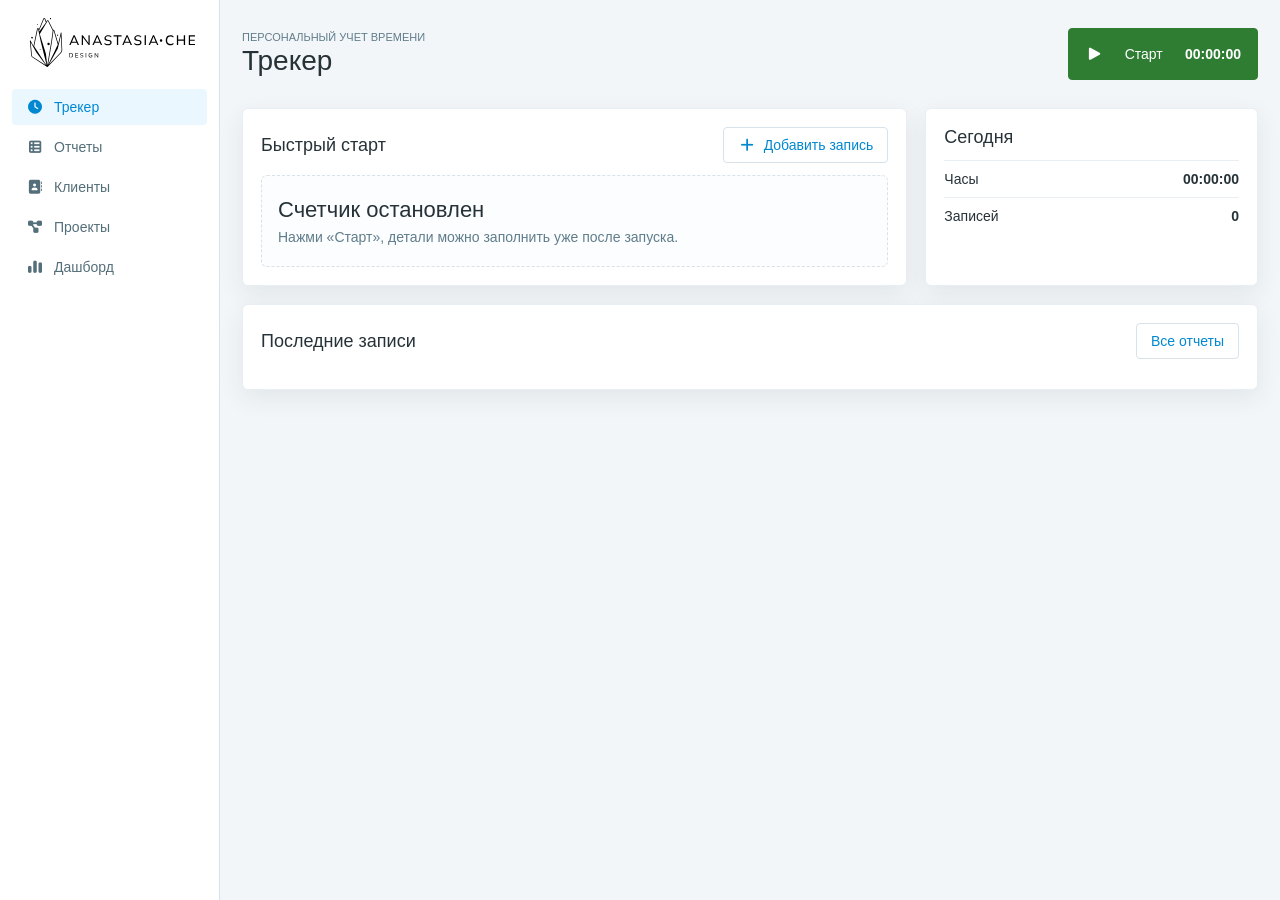
==== static/index.html @ 52430709 "Initial time tracker app" ====
<!doctype html>
<html lang="ru">
  <head>
    <meta charset="utf-8">
    <meta name="viewport" content="width=device-width, initial-scale=1">
    <title>Anastasia Che Time Tracker</title>
    <link rel="stylesheet" href="/static/vendor/fontawesome/css/all.min.css">
    <link rel="stylesheet" href="/static/styles.css">
  </head>
  <body>
    <div id="app">
      <aside class="sidebar">
        <button class="brand-link" data-view="tracker" aria-label="Открыть трекер">
          <img class="brand" src="/static/assets/logo-horizontal.svg" alt="Anastasia Che">
        </button>
        <nav>
          <button class="nav-item active" data-view="tracker"><i class="fa-solid fa-clock"></i><span>Трекер</span></button>
          <button class="nav-item" data-view="reports"><i class="fa-solid fa-table-list"></i><span>Отчеты</span></button>
          <button class="nav-item" data-view="clients"><i class="fa-solid fa-address-book"></i><span>Клиенты</span></button>
          <button class="nav-item" data-view="projects"><i class="fa-solid fa-diagram-project"></i><span>Проекты</span></button>
          <button class="nav-item" data-view="dashboard"><i class="fa-solid fa-chart-simple"></i><span>Дашборд</span></button>
        </nav>
      </aside>

      <main class="shell">
        <header class="topbar">
          <div>
            <p class="eyebrow">персональный учет времени</p>
            <h1 id="viewTitle">Трекер</h1>
          </div>
          <button id="timerButton" class="timer-button">
            <i id="timerIcon" class="fa-solid fa-play"></i>
            <span id="timerLabel">Старт</span>
            <strong id="timerClock">00:00:00</strong>
          </button>
        </header>

        <section id="tracker" class="view active-view">
          <div class="workbench">
            <div class="panel primary-panel">
              <div class="panel-head">
                <h2>Быстрый старт</h2>
                <button class="ghost" id="openEntry"><i class="fa-solid fa-plus"></i> Добавить запись</button>
              </div>
              <div class="current-box">
                <p id="runningStatus">Счетчик остановлен</p>
                <span id="runningMeta">Нажми «Старт», детали можно заполнить уже после запуска.</span>
              </div>
            </div>
            <div class="panel">
              <h2>Сегодня</h2>
              <div class="metric-row">
                <span>Часы</span>
                <strong id="todayDuration">00:00:00</strong>
              </div>
              <div class="metric-row">
                <span>Записей</span>
                <strong id="todayCount">0</strong>
              </div>
            </div>
          </div>
          <div class="panel">
            <div class="panel-head">
              <h2>Последние записи</h2>
              <button class="ghost" data-view-jump="reports">Все отчеты</button>
            </div>
            <div id="recentEntries" class="entry-list"></div>
          </div>
        </section>

        <section id="reports" class="view">
          <div class="panel">
            <div class="panel-head">
              <h2>Фильтр</h2>
              <div class="actions">
                <button id="periodMonth" class="ghost">Этот месяц</button>
                <button id="periodPrevMonth" class="ghost">Прошлый</button>
                <button id="periodYear" class="ghost">С начала года</button>
              </div>
            </div>
            <div class="filters">
              <label>Дата от <input id="filterFrom" type="date"></label>
              <label>Дата до <input id="filterTo" type="date"></label>
              <label>Клиент <select id="filterClient"></select></label>
              <label>Проект <select id="filterProject"></select></label>
            </div>
            <div class="filter-tags">
              <span class="filter-label">Теги</span>
              <div id="tagFilters" class="tag-filters"></div>
            </div>
            <div class="actions">
              <button id="applyFilters">Применить</button>
              <button id="resetFilters" class="secondary">Сбросить</button>
                <button id="exportPdf" class="secondary"><i class="fa-solid fa-file-pdf"></i> Экспорт PDF</button>
                <label class="file-button"><i class="fa-solid fa-file-import"></i> Импорт PDF <input id="importPdf" type="file" accept="application/pdf"></label>
            </div>
          </div>

          <div class="summary-grid">
            <div class="metric-card"><span>Всего часов</span><strong id="totalDuration">00:00:00</strong></div>
            <div class="metric-card"><span>К оплате</span><strong id="totalAmount">0.00</strong></div>
          </div>

          <div class="panel table-panel">
            <div class="table-wrap">
              <table>
                <thead>
                  <tr>
                    <th>Дата</th>
                    <th>Клиент</th>
                    <th>Проект</th>
                    <th>Комментарий</th>
                    <th>Время</th>
                    <th>Длительность</th>
                    <th>Сумма</th>
                    <th></th>
                  </tr>
                </thead>
                <tbody id="entriesTable"></tbody>
              </table>
            </div>
          </div>
        </section>

        <section id="clients" class="view">
          <div class="panel">
            <div class="panel-head">
              <h2>Клиенты</h2>
              <button id="addClient"><i class="fa-solid fa-plus"></i> Клиент</button>
            </div>
            <div id="clientsList" class="cards-grid"></div>
          </div>
        </section>

        <section id="projects" class="view">
          <div class="panel">
            <div class="panel-head">
              <h2>Проекты</h2>
              <button id="addProject"><i class="fa-solid fa-plus"></i> Проект</button>
            </div>
            <div id="projectsList" class="cards-grid"></div>
          </div>
        </section>

        <section id="dashboard" class="view">
          <div class="summary-grid">
            <div class="metric-card"><span>Клиентов</span><strong id="dashClients">0</strong></div>
            <div class="metric-card"><span>Проектов</span><strong id="dashProjects">0</strong></div>
            <div class="metric-card"><span>Записей</span><strong id="dashEntries">0</strong></div>
          </div>
          <div class="panel"><h2>Дашборд</h2><p class="muted">Пока только базовые показатели. Графики можно нарастить, когда появятся реальные данные.</p></div>
        </section>
      </main>
    </div>

    <dialog id="entryDialog">
      <form method="dialog" class="modal-form" id="entryForm">
        <h2 id="entryDialogTitle">Time entry</h2>
        <input type="hidden" id="entryId">
        <div class="form-grid">
          <label>Клиент <select id="entryClient" required></select></label>
          <label>Проект <select id="entryProject" required></select></label>
          <label class="wide">Комментарий <input id="entryDescription" type="text" placeholder="Что делала"></label>
          <label class="wide">Теги <input id="entryTags" type="text" list="tagSuggestions" placeholder="strategy, ux, design"></label>
          <label>Начало <input id="entryStart" type="datetime-local" required></label>
          <label>Конец <input id="entryEnd" type="datetime-local" required></label>
        </div>
        <datalist id="tagSuggestions"></datalist>
        <div class="modal-actions">
          <button type="button" class="secondary" data-close>Отмена</button>
          <button type="submit">Сохранить</button>
        </div>
      </form>
    </dialog>

    <dialog id="clientDialog">
      <form method="dialog" class="modal-form" id="clientForm">
        <h2>Клиент</h2>
        <input type="hidden" id="clientId">
        <label>Название <input id="clientName" required></label>
        <label>Контактное лицо <input id="clientContact"></label>
        <label>Email <input id="clientEmail" type="email"></label>
        <label>Валюта <select id="clientCurrency"></select></label>
        <div class="modal-actions">
          <button type="button" class="secondary" data-close>Отмена</button>
          <button type="submit">Сохранить</button>
        </div>
      </form>
    </dialog>

    <dialog id="projectDialog">
      <form method="dialog" class="modal-form" id="projectForm">
        <h2>Проект</h2>
        <input type="hidden" id="projectId">
        <label>Клиент <select id="projectClient" required></select></label>
        <label>Название <input id="projectName" required></label>
        <label>Ставка в час <input id="projectRate" type="number" step="0.01" min="0" value="0"></label>
        <label>Валюта <select id="projectCurrency"></select></label>
        <div class="modal-actions">
          <button type="button" class="secondary" data-close>Отмена</button>
          <button type="submit">Сохранить</button>
        </div>
      </form>
    </dialog>

    <script src="/static/app.js"></script>
  </body>
</html>
---- static/styles.css ----
:root {
  --bg: #f2f6f8;
  --panel: #ffffff;
  --line: #d7e2ea;
  --line-soft: #e8eef3;
  --text: #263238;
  --muted: #607d8b;
  --blue: #03a9f4;
  --blue-dark: #0288d1;
  --green: #2e7d32;
  --red: #d32f2f;
  --shadow: 0 8px 24px rgba(38, 50, 56, 0.08);
}

* {
  box-sizing: border-box;
}

body {
  margin: 0;
  font-family: Roboto, -apple-system, BlinkMacSystemFont, "Segoe UI", Arial, sans-serif;
  background: var(--bg);
  color: var(--text);
  font-size: 14px;
}

button,
input,
select {
  font: inherit;
}

button {
  border: 1px solid var(--blue);
  background: var(--blue);
  color: #fff;
  min-height: 36px;
  padding: 0 14px;
  border-radius: 4px;
  cursor: pointer;
}

button,
.file-button {
  display: inline-flex;
  align-items: center;
  justify-content: center;
  gap: 8px;
}

button:hover {
  background: var(--blue-dark);
  border-color: var(--blue-dark);
}

button.secondary,
button.ghost {
  background: #fff;
  color: var(--blue-dark);
  border-color: var(--line);
}

button.danger {
  color: var(--red);
  border-color: #ffcdd2;
}

button.danger:hover {
  background: #fff5f5;
}

input,
select {
  width: 100%;
  min-height: 36px;
  border: 1px solid var(--line);
  border-radius: 4px;
  padding: 7px 9px;
  color: var(--text);
  background: #fff;
}

label {
  display: grid;
  gap: 6px;
  color: var(--muted);
  font-size: 12px;
}

#app {
  min-height: 100vh;
  display: grid;
  grid-template-columns: 220px minmax(0, 1fr);
}

.sidebar {
  background: #fff;
  border-right: 1px solid var(--line);
  padding: 18px 12px;
}

.brand {
  display: block;
  width: 170px;
  max-height: 54px;
  object-fit: contain;
  margin: 0 auto;
}

.brand-link {
  width: 100%;
  min-height: auto;
  padding: 0;
  margin: 0 0 22px;
  border: 0;
  background: transparent;
  color: inherit;
  cursor: pointer;
}

.brand-link:hover {
  background: transparent;
  border-color: transparent;
}

nav {
  display: grid;
  gap: 4px;
}

.nav-item {
  justify-content: flex-start;
  text-align: left;
  background: transparent;
  border: 0;
  color: #546e7a;
  width: 100%;
  gap: 10px;
}

.nav-item i {
  width: 18px;
  text-align: center;
}

.nav-item:hover,
.nav-item.active {
  background: #eaf7fe;
  color: var(--blue-dark);
}

.shell {
  min-width: 0;
  padding: 18px 22px 32px;
}

.topbar {
  min-height: 72px;
  display: flex;
  align-items: center;
  justify-content: space-between;
  gap: 18px;
  margin-bottom: 18px;
}

.eyebrow {
  margin: 0 0 2px;
  color: var(--muted);
  text-transform: uppercase;
  font-size: 11px;
  letter-spacing: 0;
}

h1,
h2,
p {
  margin-top: 0;
}

h1 {
  margin-bottom: 0;
  font-size: 28px;
  font-weight: 500;
}

h2 {
  margin-bottom: 12px;
  font-size: 18px;
  font-weight: 500;
}

.timer-button {
  min-width: 190px;
  min-height: 52px;
  justify-content: space-between;
  gap: 12px;
  padding: 0 16px;
  background: var(--green);
  border-color: var(--green);
}

.timer-button.running {
  background: var(--red);
  border-color: var(--red);
}

.timer-button strong {
  font-variant-numeric: tabular-nums;
}

.view {
  display: none;
}

.active-view {
  display: grid;
  gap: 18px;
}

.workbench,
.summary-grid {
  display: grid;
  grid-template-columns: minmax(0, 2fr) minmax(260px, 1fr);
  gap: 18px;
}

.summary-grid {
  grid-template-columns: repeat(3, minmax(180px, 1fr));
}

.panel,
.metric-card {
  background: var(--panel);
  border: 1px solid var(--line-soft);
  border-radius: 6px;
  box-shadow: var(--shadow);
  padding: 18px;
}

.primary-panel {
  min-height: 160px;
}

.panel-head {
  display: flex;
  align-items: center;
  justify-content: space-between;
  gap: 12px;
  margin-bottom: 12px;
}

.panel-head h2 {
  margin-bottom: 0;
}

.actions {
  display: flex;
  flex-wrap: wrap;
  gap: 8px;
  align-items: center;
}

.current-box {
  border: 1px dashed var(--line);
  border-radius: 6px;
  min-height: 92px;
  display: grid;
  align-content: center;
  gap: 6px;
  padding: 16px;
  background: #fbfdfe;
}

.current-box p {
  margin-bottom: 0;
  font-size: 22px;
}

.current-box span,
.muted {
  color: var(--muted);
}

.metric-row,
.entry-row {
  display: flex;
  justify-content: space-between;
  gap: 12px;
  padding: 10px 0;
  border-top: 1px solid var(--line-soft);
}

.metric-card {
  display: grid;
  gap: 8px;
}

.metric-card span {
  color: var(--muted);
}

.metric-card strong {
  font-size: 26px;
  font-weight: 500;
}

.filters,
.form-grid {
  display: grid;
  grid-template-columns: repeat(4, minmax(160px, 1fr));
  gap: 12px;
  margin-bottom: 12px;
}

.form-grid {
  grid-template-columns: repeat(2, minmax(180px, 1fr));
}

.wide {
  grid-column: 1 / -1;
}

.tag-filters {
  display: flex;
  flex-wrap: wrap;
  gap: 8px;
  margin: 10px 0 14px;
}

.filter-tags {
  display: grid;
  gap: 6px;
  margin-bottom: 14px;
}

.filter-label {
  color: var(--muted);
  font-size: 12px;
}

.tag-filters label {
  display: inline-flex;
  grid-template-columns: none;
  align-items: center;
  gap: 6px;
  min-height: 30px;
  padding: 4px 8px;
  border: 1px solid var(--line);
  border-radius: 4px;
  background: #fff;
  color: var(--text);
}

.tag-filters input {
  width: auto;
  min-height: auto;
}

.table-panel {
  padding: 0;
  overflow: hidden;
}

.table-wrap {
  overflow-x: auto;
}

table {
  width: 100%;
  border-collapse: collapse;
  min-width: 960px;
}

th,
td {
  padding: 11px 12px;
  border-bottom: 1px solid var(--line-soft);
  text-align: left;
  vertical-align: top;
}

th {
  color: var(--muted);
  background: #f8fafc;
  font-weight: 500;
  font-size: 12px;
}

td:last-child {
  width: 160px;
}

sup {
  color: var(--red);
  font-size: 10px;
}

.entry-list {
  display: grid;
}

.entry-row {
  align-items: center;
}

.entry-main {
  display: grid;
  gap: 4px;
}

.entry-main strong {
  font-weight: 500;
}

.entry-main small {
  color: var(--muted);
}

.row-actions {
  display: flex;
  justify-content: flex-end;
  gap: 6px;
}

.row-actions button {
  min-height: 30px;
  padding: 0 9px;
}

td .row-actions button {
  width: 42px;
  padding: 0;
}

.cards-grid {
  display: grid;
  grid-template-columns: repeat(auto-fill, minmax(260px, 1fr));
  gap: 12px;
}

.card {
  border: 1px solid var(--line);
  border-radius: 6px;
  padding: 14px;
  display: grid;
  gap: 10px;
  background: #fff;
}

.card-title {
  font-size: 16px;
  font-weight: 500;
}

.card-meta {
  color: var(--muted);
  display: grid;
  gap: 4px;
}

dialog {
  border: 0;
  border-radius: 8px;
  padding: 0;
  box-shadow: 0 24px 80px rgba(0, 0, 0, 0.24);
  width: min(680px, calc(100vw - 24px));
}

dialog::backdrop {
  background: rgba(18, 25, 29, 0.38);
}

.modal-form {
  padding: 22px;
  display: grid;
  gap: 14px;
}

.modal-actions {
  display: flex;
  justify-content: flex-end;
  gap: 8px;
  margin-top: 6px;
}

.file-button {
  min-height: 36px;
  padding: 0 14px;
  border: 1px solid var(--line);
  border-radius: 4px;
  color: var(--blue-dark);
  background: #fff;
  cursor: pointer;
}

.file-button input {
  display: none;
}

@media (max-width: 860px) {
  #app {
    grid-template-columns: 1fr;
  }

  .sidebar {
    position: sticky;
    top: 0;
    z-index: 5;
    padding: 10px;
    border-right: 0;
    border-bottom: 1px solid var(--line);
  }

  .brand {
    width: 140px;
    margin-bottom: 8px;
  }

  nav {
    grid-template-columns: repeat(5, minmax(0, 1fr));
    overflow-x: auto;
  }

  .nav-item {
    text-align: center;
    justify-content: center;
    white-space: nowrap;
  }

  .shell {
    padding: 14px;
  }

  .topbar,
  .workbench,
  .summary-grid,
  .filters,
  .form-grid {
    grid-template-columns: 1fr;
  }

  .topbar {
    display: grid;
  }

  .timer-button {
    width: 100%;
  }
}
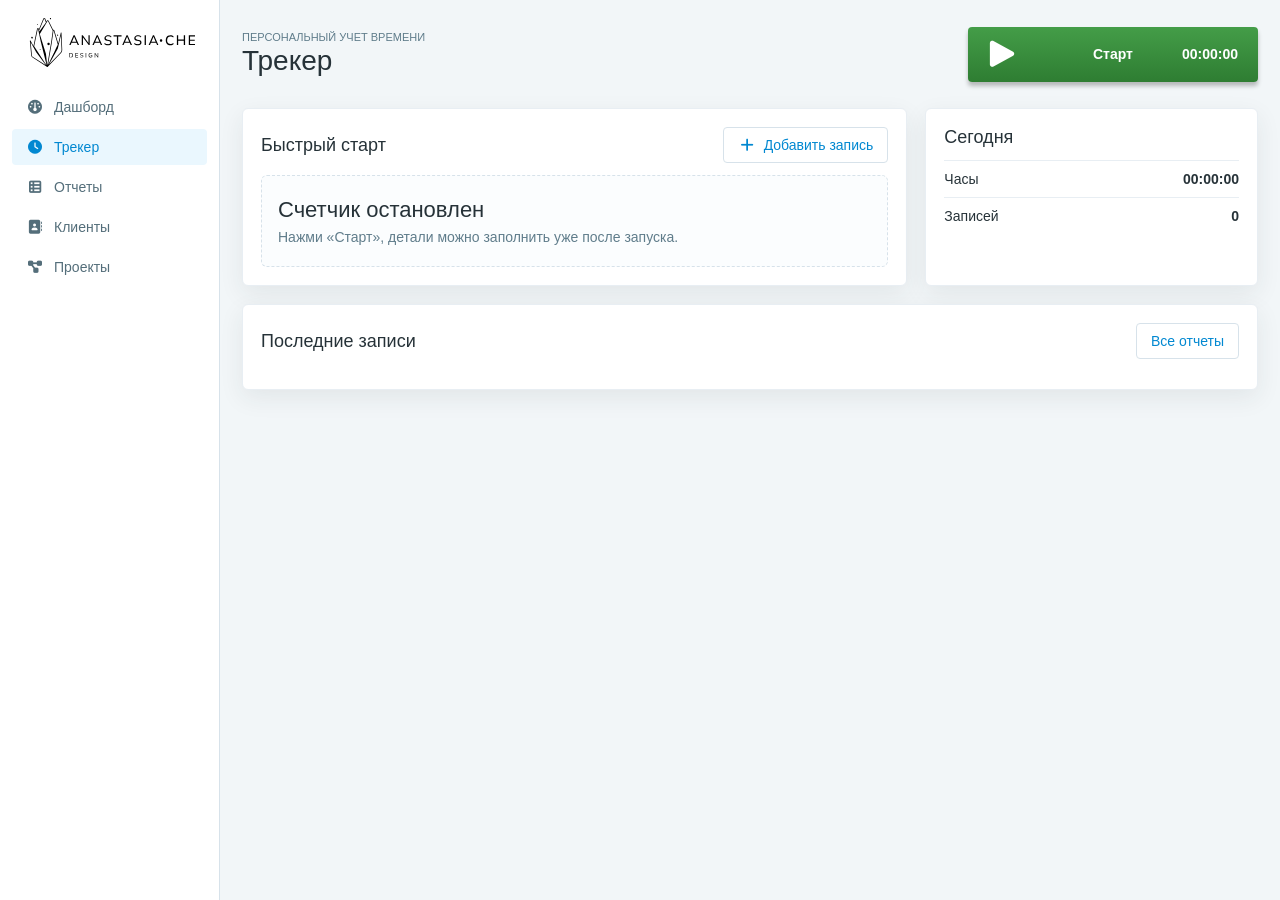
==== commit f5911e25: "Update reports filters and timer extension" ====
--- a/static/index.html
+++ b/static/index.html
@@ -4,8 +4,9 @@
     <meta charset="utf-8">
     <meta name="viewport" content="width=device-width, initial-scale=1">
     <title>Anastasia Che Time Tracker</title>
+    <link rel="icon" type="image/png" href="/static/assets/favicon.png">
     <link rel="stylesheet" href="/static/vendor/fontawesome/css/all.min.css">
-    <link rel="stylesheet" href="/static/styles.css">
+    <link rel="stylesheet" href="/static/styles.css?v=20260620-sort">
   </head>
   <body>
     <div id="app">
@@ -13,12 +14,15 @@
         <button class="brand-link" data-view="tracker" aria-label="Открыть трекер">
           <img class="brand" src="/static/assets/logo-horizontal.svg" alt="Anastasia Che">
         </button>
+        <button class="menu-toggle" type="button" aria-label="Открыть меню" aria-expanded="false">
+          <i class="fa-solid fa-bars"></i>
+        </button>
         <nav>
+          <button class="nav-item" data-view="dashboard"><i class="fa-solid fa-gauge"></i><span>Дашборд</span></button>
           <button class="nav-item active" data-view="tracker"><i class="fa-solid fa-clock"></i><span>Трекер</span></button>
           <button class="nav-item" data-view="reports"><i class="fa-solid fa-table-list"></i><span>Отчеты</span></button>
           <button class="nav-item" data-view="clients"><i class="fa-solid fa-address-book"></i><span>Клиенты</span></button>
           <button class="nav-item" data-view="projects"><i class="fa-solid fa-diagram-project"></i><span>Проекты</span></button>
-          <button class="nav-item" data-view="dashboard"><i class="fa-solid fa-chart-simple"></i><span>Дашборд</span></button>
         </nav>
       </aside>
 
@@ -69,36 +73,60 @@
         </section>
 
         <section id="reports" class="view">
-          <div class="panel">
-            <div class="panel-head">
-              <h2>Фильтр</h2>
-              <div class="actions">
-                <button id="periodMonth" class="ghost">Этот месяц</button>
-                <button id="periodPrevMonth" class="ghost">Прошлый</button>
-                <button id="periodYear" class="ghost">С начала года</button>
-              </div>
-            </div>
-            <div class="filters">
-              <label>Дата от <input id="filterFrom" type="date"></label>
-              <label>Дата до <input id="filterTo" type="date"></label>
-              <label>Клиент <select id="filterClient"></select></label>
-              <label>Проект <select id="filterProject"></select></label>
-            </div>
-            <div class="filter-tags">
-              <span class="filter-label">Теги</span>
-              <div id="tagFilters" class="tag-filters"></div>
-            </div>
-            <div class="actions">
-              <button id="applyFilters">Применить</button>
-              <button id="resetFilters" class="secondary">Сбросить</button>
-                <button id="exportPdf" class="secondary"><i class="fa-solid fa-file-pdf"></i> Экспорт PDF</button>
-                <label class="file-button"><i class="fa-solid fa-file-import"></i> Импорт PDF <input id="importPdf" type="file" accept="application/pdf"></label>
-            </div>
-          </div>
-
-          <div class="summary-grid">
+          <div class="panel filter-panel">
+            <div class="filter-fieldset">
+              <label class="filter-field">Дата
+                <details id="dateRangeSelect" class="date-range-select">
+                  <summary class="filter-control date-range-summary">
+                    <span id="dateRangeText">Все даты</span>
+                    <i class="fa-solid fa-calendar-days"></i>
+                  </summary>
+                  <div class="date-range-popover">
+                    <div class="preset-panel">
+                      <button id="periodToday" type="button" class="secondary">Сегодня</button>
+                      <button id="periodMonth" type="button" class="secondary">Этот месяц</button>
+                      <button id="periodPrevMonth" type="button" class="secondary">Предыдущий месяц</button>
+                      <button id="periodTwoWeeks" type="button" class="secondary">Последние две недели</button>
+                      <button id="periodYear" type="button" class="secondary">С начала года</button>
+                    </div>
+                    <div id="calendarMonths" class="calendar-months"></div>
+                  </div>
+                </details>
+                <input id="filterFrom" type="hidden">
+                <input id="filterTo" type="hidden">
+              </label>
+              <label class="filter-field">Клиент
+                <div class="filter-control select-control">
+                  <select id="filterClient"></select>
+                </div>
+              </label>
+              <label class="filter-field">Проект
+                <div class="filter-control select-control">
+                  <select id="filterProject"></select>
+                </div>
+              </label>
+              <label class="filter-field">Теги
+                <details class="tag-select">
+                  <summary id="tagSummary" class="filter-control">Все</summary>
+                  <div id="tagFilters" class="tag-filters"></div>
+                </details>
+              </label>
+              <div class="filter-actions">
+                <button id="resetFilters" class="secondary icon-button" type="button" aria-label="Сбросить фильтры" title="Сбросить фильтры"><i class="fa-solid fa-rotate-left"></i></button>
+              </div>
+            </div>
+          </div>
+
+          <div class="summary-grid report-summary">
             <div class="metric-card"><span>Всего часов</span><strong id="totalDuration">00:00:00</strong></div>
             <div class="metric-card"><span>К оплате</span><strong id="totalAmount">0.00</strong></div>
+            <div class="report-actions">
+              <form id="printForm" class="inline-form" action="/print-report" method="get" target="_blank">
+                <span id="printFields"></span>
+                <button id="printReport" type="submit" class="secondary"><i class="fa-solid fa-print"></i> Печать</button>
+              </form>
+              <label class="file-button"><i class="fa-solid fa-file-import"></i> Импорт PDF <input id="importPdf" type="file" accept="application/pdf"></label>
+            </div>
           </div>
 
           <div class="panel table-panel">
@@ -106,13 +134,13 @@
               <table>
                 <thead>
                   <tr>
-                    <th>Дата</th>
-                    <th>Клиент</th>
-                    <th>Проект</th>
-                    <th>Комментарий</th>
-                    <th>Время</th>
-                    <th>Длительность</th>
-                    <th>Сумма</th>
+                    <th><button class="sort-button active" type="button" data-sort-table="entries" data-sort-key="date" aria-sort="desc"><span>Дата</span><i class="fa-solid fa-chevron-down"></i></button></th>
+                    <th><button class="sort-button" type="button" data-sort-table="entries" data-sort-key="client" aria-sort="none"><span>Клиент</span></button></th>
+                    <th><button class="sort-button" type="button" data-sort-table="entries" data-sort-key="project" aria-sort="none"><span>Проект</span></button></th>
+                    <th><button class="sort-button" type="button" data-sort-table="entries" data-sort-key="description" aria-sort="none"><span>Комментарий</span></button></th>
+                    <th><button class="sort-button" type="button" data-sort-table="entries" data-sort-key="time" aria-sort="none"><span>Время</span></button></th>
+                    <th><button class="sort-button" type="button" data-sort-table="entries" data-sort-key="duration" aria-sort="none"><span>Длительность</span></button></th>
+                    <th><button class="sort-button" type="button" data-sort-table="entries" data-sort-key="amount" aria-sort="none"><span>Сумма</span></button></th>
                     <th></th>
                   </tr>
                 </thead>
@@ -128,7 +156,7 @@
               <h2>Клиенты</h2>
               <button id="addClient"><i class="fa-solid fa-plus"></i> Клиент</button>
             </div>
-            <div id="clientsList" class="cards-grid"></div>
+            <div id="clientsList"></div>
           </div>
         </section>
 
@@ -138,21 +166,75 @@
               <h2>Проекты</h2>
               <button id="addProject"><i class="fa-solid fa-plus"></i> Проект</button>
             </div>
-            <div id="projectsList" class="cards-grid"></div>
+            <div id="projectsList"></div>
           </div>
         </section>
 
         <section id="dashboard" class="view">
-          <div class="summary-grid">
+          <div class="summary-grid dashboard-summary">
             <div class="metric-card"><span>Клиентов</span><strong id="dashClients">0</strong></div>
             <div class="metric-card"><span>Проектов</span><strong id="dashProjects">0</strong></div>
             <div class="metric-card"><span>Записей</span><strong id="dashEntries">0</strong></div>
           </div>
-          <div class="panel"><h2>Дашборд</h2><p class="muted">Пока только базовые показатели. Графики можно нарастить, когда появятся реальные данные.</p></div>
+
+          <div class="dashboard-toolbar">
+            <label class="filter-field dashboard-date-field">Период
+              <details id="dashboardDateRangeSelect" class="date-range-select">
+                <summary class="filter-control date-range-summary">
+                  <span id="dashboardDateRangeText">Все даты</span>
+                  <i class="fa-solid fa-calendar-days"></i>
+                </summary>
+                <div class="date-range-popover dashboard-date-popover">
+                  <div class="preset-panel">
+                    <button id="dashboardPeriodToday" type="button" class="secondary">Сегодня</button>
+                    <button id="dashboardPeriodMonth" type="button" class="secondary">Этот месяц</button>
+                    <button id="dashboardPeriodPrevMonth" type="button" class="secondary">Предыдущий месяц</button>
+                    <button id="dashboardPeriodTwoWeeks" type="button" class="secondary">Последние две недели</button>
+                    <button id="dashboardPeriodYear" type="button" class="secondary">С начала года</button>
+                  </div>
+                  <div id="dashboardCalendarMonths" class="calendar-months"></div>
+                </div>
+              </details>
+            </label>
+          </div>
+
+          <div class="dashboard-hero">
+            <div class="dashboard-kpi"><span>Total time</span><strong id="dashTotalTime">00:00:00</strong></div>
+            <div class="dashboard-kpi"><span>Top Project</span><strong id="dashTopProject">—</strong></div>
+            <div class="dashboard-kpi"><span>Top Client</span><strong id="dashTopClient">—</strong></div>
+          </div>
+
+          <div class="panel dashboard-panel">
+            <div id="dashboardDayChart" class="day-chart"></div>
+            <div class="dashboard-split">
+              <div class="donut-card">
+                <div id="dashboardDonut" class="donut-chart"><span>00:00:00</span></div>
+              </div>
+              <div id="dashboardBreakdown" class="dashboard-breakdown"></div>
+            </div>
+          </div>
+
+          <div class="panel dashboard-activity-panel">
+            <div class="panel-head">
+              <h2>Активности</h2>
+              <span id="dashboardActivityCount" class="muted">0 записей</span>
+            </div>
+            <div class="table-wrap">
+              <table class="dashboard-activity-table">
+                <thead>
+                  <tr>
+                    <th><button class="sort-button" type="button" data-sort-table="dashboardActivities" data-sort-key="client" aria-sort="none"><span>Клиент</span></button></th>
+                    <th><button class="sort-button active" type="button" data-sort-table="dashboardActivities" data-sort-key="last_activity" aria-sort="desc"><span>Последняя активность</span><i class="fa-solid fa-chevron-down"></i></button></th>
+                    <th><button class="sort-button" type="button" data-sort-table="dashboardActivities" data-sort-key="total" aria-sort="none"><span>Всего за период</span></button></th>
+                  </tr>
+                </thead>
+                <tbody id="dashboardActivities"></tbody>
+              </table>
+            </div>
+          </div>
         </section>
       </main>
     </div>
-
     <dialog id="entryDialog">
       <form method="dialog" class="modal-form" id="entryForm">
         <h2 id="entryDialogTitle">Time entry</h2>
@@ -203,6 +285,6 @@
       </form>
     </dialog>
 
-    <script src="/static/app.js"></script>
+    <script src="/static/app.js?v=20260621-calendar-today"></script>
   </body>
 </html>
--- a/static/styles.css
+++ b/static/styles.css
@@ -8,7 +8,10 @@
   --blue: #03a9f4;
   --blue-dark: #0288d1;
   --green: #2e7d32;
+  --green-end: #449d48;
   --red: #d32f2f;
+  --timer-red-start: #fa8072;
+  --timer-red-end: #ffa297;
   --shadow: 0 8px 24px rgba(38, 50, 56, 0.08);
 }
 
@@ -26,7 +29,8 @@
 
 button,
 input,
-select {
+select,
+.file-button {
   font: inherit;
 }
 
@@ -41,11 +45,13 @@
 }
 
 button,
-.file-button {
+.file-button,
+.button-link {
   display: inline-flex;
   align-items: center;
   justify-content: center;
   gap: 8px;
+  text-decoration: none;
 }
 
 button:hover {
@@ -54,7 +60,8 @@
 }
 
 button.secondary,
-button.ghost {
+button.ghost,
+.button-link.secondary {
   background: #fff;
   color: var(--blue-dark);
   border-color: var(--line);
@@ -80,6 +87,36 @@
   background: #fff;
 }
 
+input[type="checkbox"] {
+  width: 17px;
+  height: 17px;
+  min-width: 17px;
+  min-height: 17px;
+  display: inline-grid;
+  place-content: center;
+  margin: 0;
+  padding: 0;
+  border: 1px solid var(--line);
+  border-radius: 4px;
+  background: #fff;
+  appearance: none;
+  cursor: pointer;
+}
+
+input[type="checkbox"]::before {
+  content: "\f00c";
+  color: var(--blue-dark);
+  font-family: "Font Awesome 7 Free";
+  font-size: 10px;
+  font-weight: 900;
+  line-height: 1;
+  opacity: 0;
+}
+
+input[type="checkbox"]:checked::before {
+  opacity: 1;
+}
+
 label {
   display: grid;
   gap: 6px;
@@ -123,6 +160,10 @@
   border-color: transparent;
 }
 
+.menu-toggle {
+  display: none;
+}
+
 nav {
   display: grid;
   gap: 4px;
@@ -190,21 +231,59 @@
 }
 
 .timer-button {
-  min-width: 190px;
-  min-height: 52px;
+  width: 290px;
+  height: 55px;
+  min-width: 290px;
+  min-height: 55px;
+  display: grid;
+  grid-template-columns: 85px 1fr 85px;
+  align-items: center;
   justify-content: space-between;
-  gap: 12px;
-  padding: 0 16px;
-  background: var(--green);
-  border-color: var(--green);
-}
-
-.timer-button.running {
-  background: var(--red);
-  border-color: var(--red);
-}
-
+  gap: 0;
+  padding: 10px 20px;
+  overflow: hidden;
+  border: 0;
+  border-radius: 4.077px;
+  color: var(--panel);
+  background: linear-gradient(0deg, var(--green), var(--green-end));
+  box-shadow: 0 4px 4px rgba(0, 0, 0, 0.25);
+  font-family: "Helvetica Neue", Helvetica, Arial, sans-serif;
+  line-height: normal;
+}
+
+.timer-button:hover {
+  background: linear-gradient(0deg, var(--green), var(--green-end));
+  border-color: transparent;
+}
+
+.timer-button.running,
+.timer-button.running:hover {
+  background: linear-gradient(0deg, var(--timer-red-start), var(--timer-red-end));
+}
+
+.timer-button i,
+.timer-button span,
 .timer-button strong {
+  min-width: 0;
+  line-height: normal;
+  font-weight: 700;
+}
+
+.timer-button i {
+  width: 85px;
+  font-size: 30px;
+  text-align: left;
+}
+
+.timer-button span {
+  text-align: center;
+  font-size: 14px;
+}
+
+.timer-button strong {
+  width: 85px;
+  text-align: right;
+  font-size: 14px;
   font-variant-numeric: tabular-nums;
 }
 
@@ -228,8 +307,298 @@
   grid-template-columns: repeat(3, minmax(180px, 1fr));
 }
 
+.report-summary {
+  grid-template-columns: repeat(2, minmax(180px, 1fr)) minmax(260px, 1fr);
+  align-items: stretch;
+}
+
+.report-actions {
+  display: flex;
+  flex-wrap: wrap;
+  justify-content: flex-end;
+  align-items: center;
+  gap: 8px;
+}
+
+.dashboard-toolbar {
+  display: flex;
+  justify-content: flex-end;
+  gap: 10px;
+  align-items: center;
+}
+
+.dashboard-period {
+  display: inline-flex;
+  align-items: center;
+  min-height: 36px;
+  border: 1px solid var(--line);
+  border-radius: 4px;
+  background: #fff;
+  overflow: hidden;
+}
+
+.dashboard-period button {
+  width: 42px;
+  min-width: 42px;
+  border: 0;
+  border-radius: 0;
+}
+
+.dashboard-period span {
+  min-width: 190px;
+  padding: 0 14px;
+  color: var(--text);
+  text-align: center;
+  white-space: nowrap;
+}
+
+.dashboard-hero {
+  display: grid;
+  grid-template-columns: repeat(3, minmax(0, 1fr));
+  border: 1px solid var(--line-soft);
+  border-radius: 6px;
+  overflow: hidden;
+  background: #fff;
+  box-shadow: var(--shadow);
+}
+
+.dashboard-kpi {
+  display: grid;
+  justify-items: center;
+  gap: 8px;
+  min-height: 108px;
+  align-content: center;
+  padding: 18px;
+  text-align: center;
+}
+
+.dashboard-kpi span {
+  color: #8aa0ad;
+  font-weight: 700;
+}
+
+.dashboard-kpi strong {
+  max-width: 100%;
+  overflow: hidden;
+  color: #30383d;
+  font-size: 26px;
+  font-weight: 600;
+  text-overflow: ellipsis;
+  white-space: nowrap;
+}
+
+.dashboard-panel {
+  padding: 0;
+  overflow: hidden;
+}
+
+.day-chart {
+  min-height: 260px;
+  display: grid;
+  grid-auto-flow: column;
+  grid-auto-columns: minmax(86px, 1fr);
+  align-items: end;
+  gap: 18px;
+  overflow-x: auto;
+  padding: 34px 28px 22px;
+  border-bottom: 1px solid var(--line-soft);
+}
+
+.dashboard-empty {
+  grid-column: 1 / -1;
+  align-self: center;
+  justify-self: center;
+  margin: 0;
+}
+
+.day-bar {
+  display: grid;
+  justify-items: center;
+  gap: 8px;
+  min-width: 70px;
+}
+
+.day-bar strong {
+  color: #6b747a;
+  font-size: 13px;
+  font-variant-numeric: tabular-nums;
+}
+
+.day-bar small {
+  color: var(--muted);
+}
+
+.day-bar-track {
+  width: 100%;
+  min-height: 1px;
+  display: flex;
+  flex-direction: column-reverse;
+  justify-content: flex-start;
+  border-bottom: 2px solid var(--line);
+  background: #f1f5f8;
+}
+
+.day-bar-track span {
+  display: block;
+  width: 100%;
+}
+
+.day-bar-track .empty-stack {
+  height: 1px;
+  background: var(--line);
+}
+
+.dashboard-split {
+  display: grid;
+  grid-template-columns: minmax(260px, 38%) minmax(0, 1fr);
+  gap: 28px;
+  align-items: center;
+  min-height: 360px;
+  padding: 28px;
+}
+
+.donut-card {
+  display: grid;
+  place-items: center;
+}
+
+.donut-chart {
+  width: min(300px, 70vw);
+  aspect-ratio: 1;
+  display: grid;
+  place-items: center;
+  border-radius: 50%;
+  background: #edf3f7;
+  position: relative;
+}
+
+.donut-chart::after {
+  content: "";
+  position: absolute;
+  inset: 27%;
+  border-radius: 50%;
+  background: #fff;
+}
+
+.donut-chart span {
+  position: relative;
+  z-index: 1;
+  color: var(--text);
+  font-size: 18px;
+  font-weight: 700;
+  font-variant-numeric: tabular-nums;
+}
+
+.dashboard-breakdown {
+  display: grid;
+  gap: 14px;
+}
+
+.breakdown-row {
+  display: grid;
+  grid-template-columns: minmax(180px, 1fr) 72px minmax(120px, 280px) 58px;
+  gap: 12px;
+  align-items: center;
+}
+
+.breakdown-row div:first-child {
+  min-width: 0;
+}
+
+.breakdown-row strong {
+  display: inline-block;
+  max-width: 100%;
+  overflow: hidden;
+  font-weight: 600;
+  text-overflow: ellipsis;
+  white-space: nowrap;
+  vertical-align: bottom;
+}
+
+.breakdown-row span {
+  color: #9aa8b0;
+}
+
+.breakdown-row code,
+.activity-total code {
+  color: #48545b;
+  font-family: inherit;
+  font-variant-numeric: tabular-nums;
+}
+
+.breakdown-row em,
+.activity-total em {
+  color: #8b979e;
+  font-style: normal;
+  text-align: right;
+}
+
+.breakdown-track {
+  height: 28px;
+  background: #edf3f7;
+}
+
+.breakdown-track span {
+  display: block;
+  width: 0;
+  height: 100%;
+  background: var(--blue);
+}
+
+.dashboard-activity-panel {
+  padding: 0;
+  overflow: hidden;
+}
+
+.dashboard-activity-panel .panel-head {
+  min-height: 44px;
+  margin: 0;
+  padding: 0 22px;
+  border-bottom: 1px solid var(--line-soft);
+  background: #e7eef3;
+}
+
+.dashboard-activity-panel h2 {
+  color: #9aa8b0;
+  font-size: 13px;
+}
+
+.dashboard-activity-table th {
+  text-transform: uppercase;
+  letter-spacing: 0.04em;
+}
+
+.activity-client {
+  display: flex;
+  align-items: center;
+  gap: 10px;
+}
+
+.activity-client span {
+  width: 38px;
+  height: 38px;
+  display: grid;
+  place-items: center;
+  border-radius: 8px;
+  color: #fff;
+  background: #7ac142;
+  font-weight: 700;
+}
+
+.activity-client strong {
+  font-weight: 600;
+}
+
+.activity-total {
+  display: grid;
+  grid-template-columns: 82px minmax(160px, 1fr) 58px;
+  gap: 12px;
+  align-items: center;
+}
+
 .panel,
 .metric-card {
+  min-width: 0;
   background: var(--panel);
   border: 1px solid var(--line-soft);
   border-radius: 6px;
@@ -258,6 +627,11 @@
   flex-wrap: wrap;
   gap: 8px;
   align-items: center;
+}
+
+.inline-form {
+  display: inline-flex;
+  margin: 0;
 }
 
 .current-box {
@@ -304,10 +678,8 @@
   font-weight: 500;
 }
 
-.filters,
 .form-grid {
   display: grid;
-  grid-template-columns: repeat(4, minmax(160px, 1fr));
   gap: 12px;
   margin-bottom: 12px;
 }
@@ -320,40 +692,337 @@
   grid-column: 1 / -1;
 }
 
-.tag-filters {
+.filter-panel {
+  position: relative;
+  min-height: 82px;
+  padding: 22px 23px;
+  overflow: visible;
+  border-radius: 8px;
+  box-shadow: var(--shadow);
+}
+
+.filter-fieldset {
+  display: grid;
+  grid-template-columns: repeat(4, minmax(0, 1fr)) auto;
+  align-items: end;
+  gap: 21px;
+  width: 100%;
+}
+
+.filter-field {
   display: flex;
-  flex-wrap: wrap;
-  gap: 8px;
-  margin: 10px 0 14px;
-}
-
-.filter-tags {
-  display: grid;
-  gap: 6px;
-  margin-bottom: 14px;
-}
-
-.filter-label {
+  flex-direction: column;
+  gap: 2px;
+  min-width: 0;
   color: var(--muted);
   font-size: 12px;
+  line-height: normal;
+}
+
+.filter-control {
+  width: 100%;
+  height: 36px;
+  display: flex;
+  align-items: center;
+  justify-content: space-between;
+  gap: 8px;
+  overflow: hidden;
+  padding: 0 13px;
+  border: 1px solid var(--line);
+  border-radius: 4px;
+  color: var(--text);
+  background: #fff;
+  font-size: 12px;
+  line-height: normal;
+  white-space: nowrap;
+}
+
+.filter-control i,
+.select-control::after,
+.tag-select summary::after {
+  flex: 0 0 auto;
+  color: var(--blue-dark);
+  font-size: 14px;
+  line-height: 1;
+}
+
+.select-control {
+  position: relative;
+  padding: 0;
+}
+
+.select-control::after {
+  content: "\f078";
+  position: absolute;
+  right: 13px;
+  top: 50%;
+  transform: translateY(-50%);
+  font-family: "Font Awesome 7 Free";
+  font-weight: 900;
+  pointer-events: none;
+}
+
+.select-control select {
+  width: 100%;
+  height: 100%;
+  min-height: 0;
+  padding: 0 38px 0 13px;
+  border: 0;
+  color: var(--text);
+  background: transparent;
+  font-size: 12px;
+  line-height: normal;
+  appearance: none;
+}
+
+.date-range-select,
+.tag-select {
+  position: relative;
+  width: 100%;
+}
+
+.date-range-select summary,
+.tag-select summary {
+  cursor: pointer;
+  list-style: none;
+}
+
+.date-range-select summary::-webkit-details-marker,
+.tag-select summary::-webkit-details-marker {
+  display: none;
+}
+
+.tag-select summary::after {
+  content: "\f078";
+  font-family: "Font Awesome 7 Free";
+  font-weight: 900;
+}
+
+.tag-select[open] summary::after {
+  content: "\f077";
+}
+
+.date-range-popover {
+  position: absolute;
+  z-index: 20;
+  top: calc(100% + 10px);
+  left: 0;
+  width: 613px;
+  min-height: 203px;
+  display: grid;
+  grid-template-columns: 190px 1fr;
+  border: 1px solid var(--line);
+  border-radius: 8px;
+  background: #fff;
+  box-shadow: var(--shadow);
+}
+
+.dashboard-date-field {
+  width: min(320px, 100%);
+}
+
+.dashboard-date-popover {
+  left: auto;
+  right: 0;
+}
+
+.preset-panel {
+  position: relative;
+  padding: 20px;
+  padding-right: 20px;
+}
+
+.preset-panel::after {
+  content: "";
+  position: absolute;
+  top: 0;
+  right: 0;
+  width: 1px;
+  height: 100%;
+  background: var(--line);
+}
+
+.preset-panel button {
+  width: max-content;
+  min-height: 36px;
+  margin-bottom: 9px;
+  padding: 0 14px;
+  font-size: 12px;
+}
+
+.calendar-months {
+  display: grid;
+  grid-template-columns: repeat(2, 180px);
+  gap: 26px;
+  padding: 20px 25px 20px 17px;
+}
+
+.calendar-month {
+  width: 180px;
+}
+
+.calendar-head {
+  display: grid;
+  align-items: center;
+  min-height: 14px;
+  color: #000;
+  font-size: 12px;
+  font-weight: 700;
+}
+
+.calendar-month:first-child .calendar-head {
+  grid-template-columns: 14px 1fr;
+  column-gap: 8px;
+}
+
+.calendar-month:first-child .calendar-head > span:last-child {
+  display: none;
+}
+
+.calendar-month:last-child .calendar-head {
+  grid-template-columns: 1fr 14px;
+  column-gap: 8px;
+}
+
+.calendar-month:last-child .calendar-head > span:first-child {
+  display: none;
+}
+
+.calendar-head button {
+  width: 14px;
+  min-width: 0;
+  min-height: 14px;
+  padding: 0;
+  border: 0;
+  color: var(--blue-dark);
+  background: transparent;
+  font-size: 12px;
+}
+
+.calendar-title {
+  text-align: left;
+}
+
+.calendar-grid {
+  display: grid;
+  grid-template-columns: repeat(7, 25.714px);
+  row-gap: 10px;
+  margin-top: 12px;
+  color: var(--text);
+  font-size: 10px;
+  line-height: normal;
+  text-align: center;
+}
+
+.calendar-weekday {
+  color: var(--text);
+  font-size: 10px;
+  font-weight: 700;
+}
+
+.calendar-day {
+  width: 25.714px;
+  height: 16px;
+  min-height: 16px;
+  padding: 2px 0;
+  border: 0;
+  border-radius: 0;
+  color: var(--text);
+  background: transparent;
+  font-size: 10px;
+  font-weight: 400;
+  line-height: normal;
+}
+
+.calendar-day.today {
+  font-weight: 700;
+}
+
+.calendar-day.outside {
+  color: var(--muted);
+}
+
+.calendar-day.in-range {
+  background: #c8f6ff;
+}
+
+.calendar-day.range-start,
+.calendar-day.range-end,
+.calendar-day.range-single,
+.calendar-day:hover:not(.in-range):not(.range-start):not(.range-end) {
+  color: #fff;
+  background: var(--blue);
+}
+
+.calendar-day.range-start {
+  border-radius: 4px 0 0 4px;
+}
+
+.calendar-day.range-end {
+  border-radius: 0 4px 4px 0;
+}
+
+.calendar-day.range-single,
+.calendar-day:hover:not(.in-range):not(.range-start):not(.range-end) {
+  border-radius: 4px;
+}
+
+.tag-filters {
+  position: absolute;
+  z-index: 20;
+  top: calc(100% + 10px);
+  left: 0;
+  width: 223px;
+  display: grid;
+  gap: 7px;
+  max-height: 220px;
+  overflow-y: auto;
+  padding: 20px;
+  border: 1px solid var(--line);
+  border-radius: 8px;
+  background: #fff;
+  box-shadow: var(--shadow);
 }
 
 .tag-filters label {
   display: inline-flex;
-  grid-template-columns: none;
-  align-items: center;
-  gap: 6px;
-  min-height: 30px;
-  padding: 4px 8px;
-  border: 1px solid var(--line);
-  border-radius: 4px;
+  align-items: center;
+  gap: 7px;
+  min-height: 17px;
+  padding: 0;
+  border: 0;
   background: #fff;
   color: var(--text);
+  font-size: 12px;
+  line-height: normal;
 }
 
 .tag-filters input {
-  width: auto;
-  min-height: auto;
+  width: 17px;
+  height: 17px;
+  min-height: 17px;
+  margin: 0;
+}
+
+.filter-actions {
+  display: flex;
+  gap: 7px;
+  align-items: center;
+}
+
+.filter-actions button {
+  width: 36px;
+  height: 36px;
+  min-width: 36px;
+  min-height: 36px;
+  padding: 0;
+  font-size: 12px;
+  white-space: nowrap;
+}
+
+.filter-actions button i {
+  color: var(--blue-dark);
+  font-size: 14px;
 }
 
 .table-panel {
@@ -362,13 +1031,19 @@
 }
 
 .table-wrap {
+  max-width: 100%;
   overflow-x: auto;
+}
+
+#clientsList,
+#projectsList {
+  min-width: 0;
 }
 
 table {
   width: 100%;
   border-collapse: collapse;
-  min-width: 960px;
+  min-width: 760px;
 }
 
 th,
@@ -386,6 +1061,40 @@
   font-size: 12px;
 }
 
+.sort-button {
+  min-height: 0;
+  justify-content: flex-start;
+  gap: 6px;
+  padding: 0;
+  border: 0;
+  color: inherit;
+  background: transparent;
+  font-size: inherit;
+  font-weight: inherit;
+  line-height: inherit;
+  text-align: left;
+}
+
+.sort-button:hover {
+  color: var(--blue-dark);
+  background: transparent;
+  border-color: transparent;
+}
+
+.sort-button span {
+  border-bottom: 1px dashed #c9d6df;
+}
+
+.sort-button i {
+  color: #b8c8d3;
+  font-size: 12px;
+  line-height: 1;
+}
+
+.sort-button.active {
+  color: var(--text);
+}
+
 td:last-child {
   width: 160px;
 }
@@ -483,7 +1192,8 @@
   margin-top: 6px;
 }
 
-.file-button {
+.file-button,
+.button-link {
   min-height: 36px;
   padding: 0 14px;
   border: 1px solid var(--line);
@@ -491,6 +1201,7 @@
   color: var(--blue-dark);
   background: #fff;
   cursor: pointer;
+  font-size: 14px;
 }
 
 .file-button input {
@@ -506,25 +1217,119 @@
     position: sticky;
     top: 0;
     z-index: 5;
-    padding: 10px;
+    height: 81px;
+    display: flex;
+    align-items: center;
+    gap: 12px;
+    padding: 11px 24px;
+    background: #fff;
     border-right: 0;
-    border-bottom: 1px solid var(--line);
+    border-bottom: 0;
   }
 
   .brand {
-    width: 140px;
-    margin-bottom: 8px;
-  }
-
-  nav {
-    grid-template-columns: repeat(5, minmax(0, 1fr));
-    overflow-x: auto;
+    width: 207px;
+    height: 59px;
+    max-height: 59px;
+    margin: 0;
+  }
+
+  .brand-link {
+    width: 207px;
+    margin: 0;
+    flex: 0 0 auto;
+  }
+
+  .menu-toggle {
+    width: 20px;
+    min-width: 20px;
+    min-height: 20px;
+    display: inline-flex;
+    flex: 0 0 20px;
+    margin-left: auto;
+    margin-right: 6px;
+    padding: 0;
+    border: 0;
+    color: var(--blue-dark);
+    background: transparent;
+    font-size: 20px;
+    line-height: 1;
+  }
+
+  .menu-toggle i {
+    width: 20px;
+    --fa-width: 1em;
+  }
+
+  .menu-toggle:hover {
+    color: var(--blue-dark);
+    background: transparent;
+    border-color: transparent;
+  }
+
+  .sidebar nav {
+    display: none;
+  }
+
+  .sidebar.menu-open {
+    position: fixed;
+    inset: 0;
+    z-index: 30;
+    width: 100%;
+    height: 100dvh;
+    align-items: flex-start;
+    background: #fff;
+  }
+
+  .sidebar.menu-open .brand-link {
+    position: absolute;
+    top: 11px;
+    left: 24px;
+  }
+
+  .sidebar.menu-open .menu-toggle {
+    position: absolute;
+    top: 30.5px;
+    right: 30px;
+    margin: 0;
+  }
+
+  .sidebar.menu-open nav {
+    position: absolute;
+    top: 193.5px;
+    left: 50%;
+    width: 230px;
+    display: grid;
+    grid-template-columns: 1fr;
+    gap: 0;
+    transform: translateX(-50%);
   }
 
   .nav-item {
-    text-align: center;
-    justify-content: center;
+    width: 230px;
+    height: 51px;
+    justify-content: flex-start;
+    gap: 15px;
+    padding: 8px 16px;
+    border-radius: 8px;
+    color: var(--text);
+    text-align: left;
     white-space: nowrap;
+    font-size: 30px;
+    font-weight: 300;
+    line-height: normal;
+  }
+
+  .nav-item i {
+    width: 30px;
+    color: var(--blue-dark);
+    font-size: 20px;
+  }
+
+  .nav-item:hover,
+  .nav-item.active {
+    background: #eaf7fe;
+    color: var(--text);
   }
 
   .shell {
@@ -534,7 +1339,9 @@
   .topbar,
   .workbench,
   .summary-grid,
-  .filters,
+  .dashboard-hero,
+  .dashboard-split,
+  .filter-fieldset,
   .form-grid {
     grid-template-columns: 1fr;
   }
@@ -546,4 +1353,79 @@
   .timer-button {
     width: 100%;
   }
-}
+
+  .report-actions {
+    justify-content: flex-start;
+  }
+
+  .dashboard-toolbar {
+    justify-content: flex-start;
+    flex-wrap: wrap;
+  }
+
+  .dashboard-period {
+    width: 100%;
+  }
+
+  .dashboard-period span {
+    min-width: 0;
+    flex: 1;
+  }
+
+  .dashboard-kpi strong {
+    white-space: normal;
+  }
+
+  .day-chart {
+    grid-auto-columns: minmax(74px, 1fr);
+    padding: 24px 18px 18px;
+  }
+
+  .dashboard-split {
+    padding: 20px;
+  }
+
+  .breakdown-row,
+  .activity-total {
+    grid-template-columns: 1fr;
+  }
+
+  .breakdown-row em,
+  .activity-total em {
+    text-align: left;
+  }
+
+  .filter-panel {
+    min-height: auto;
+    padding: 22px;
+  }
+
+  .filter-fieldset {
+    gap: 12px;
+  }
+
+  .date-range-popover {
+    width: min(613px, calc(100vw - 56px));
+    grid-template-columns: 1fr;
+  }
+
+  .preset-panel {
+    display: flex;
+    flex-wrap: wrap;
+    gap: 8px;
+    padding-bottom: 0;
+  }
+
+  .preset-panel::after {
+    display: none;
+  }
+
+  .preset-panel button {
+    margin-bottom: 0;
+  }
+
+  .calendar-months {
+    grid-template-columns: 180px;
+    padding: 20px;
+  }
+}
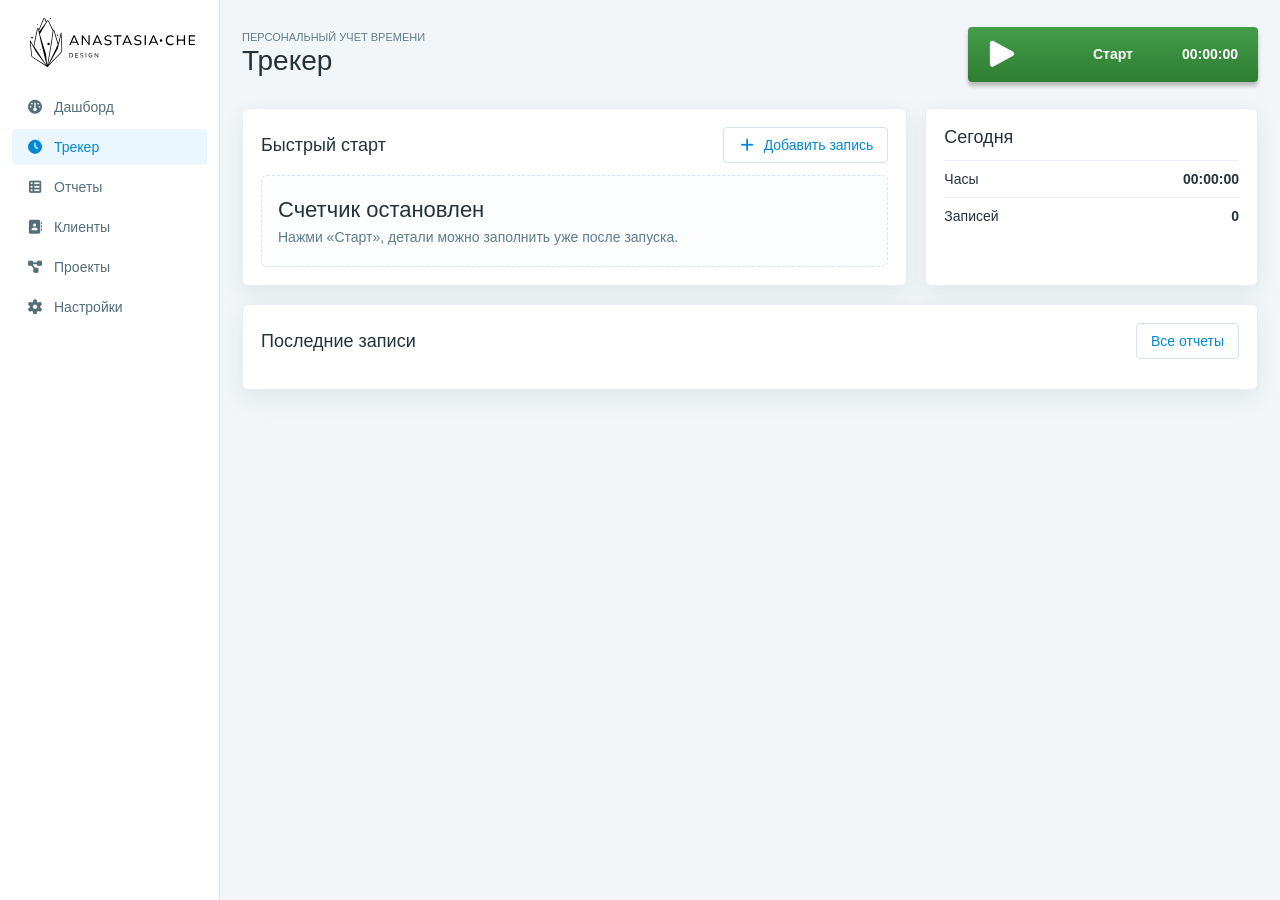
==== commit c6fd21af: "Prepare public release docs and branding settings" ====
--- a/static/index.html
+++ b/static/index.html
@@ -23,6 +23,7 @@
           <button class="nav-item" data-view="reports"><i class="fa-solid fa-table-list"></i><span>Отчеты</span></button>
           <button class="nav-item" data-view="clients"><i class="fa-solid fa-address-book"></i><span>Клиенты</span></button>
           <button class="nav-item" data-view="projects"><i class="fa-solid fa-diagram-project"></i><span>Проекты</span></button>
+          <button class="nav-item" data-view="settings"><i class="fa-solid fa-gear"></i><span>Настройки</span></button>
         </nav>
       </aside>
 
@@ -233,6 +234,49 @@
             </div>
           </div>
         </section>
+
+        <section id="settings" class="view">
+          <div class="panel settings-panel">
+            <div class="panel-head">
+              <h2>Настройки компании</h2>
+              <span id="settingsStatus" class="muted"></span>
+            </div>
+            <form id="settingsForm" class="settings-form">
+              <div class="settings-card">
+                <div class="settings-copy">
+                  <strong>Название компании</strong>
+                  <p class="muted">Показывается в title браузера.</p>
+                </div>
+                <label class="settings-control">Название
+                  <input id="companyName" name="company_name" required maxlength="120" placeholder="Моя компания">
+                </label>
+              </div>
+              <div class="settings-card logo-setting">
+                <div class="settings-copy">
+                  <strong>Горизонтальный логотип</strong>
+                  <p class="muted">Показывается в левом меню интерфейса.</p>
+                  <label class="settings-control">Файл
+                  <input id="interfaceLogo" name="interface_logo" type="file" accept=".png,.jpg,.jpeg,.webp,.svg,image/png,image/jpeg,image/webp,image/svg+xml">
+                  </label>
+                </div>
+                <img id="interfaceLogoPreview" src="/static/assets/logo-horizontal.svg" alt="Горизонтальный логотип">
+              </div>
+              <div class="settings-card logo-setting">
+                <div class="settings-copy">
+                  <strong>Квадратный логотип</strong>
+                  <p class="muted">Используется в печатном отчете.</p>
+                  <label class="settings-control">Файл
+                  <input id="reportLogo" name="report_logo" type="file" accept=".png,.jpg,.jpeg,.webp,.svg,image/png,image/jpeg,image/webp,image/svg+xml">
+                  </label>
+                </div>
+                <img id="reportLogoPreview" src="/static/assets/logo-vertical.svg" alt="Логотип отчета">
+              </div>
+              <div class="settings-actions">
+                <button type="submit"><i class="fa-solid fa-floppy-disk"></i> Сохранить настройки</button>
+              </div>
+            </form>
+          </div>
+        </section>
       </main>
     </div>
     <dialog id="entryDialog">
@@ -285,6 +329,6 @@
       </form>
     </dialog>
 
-    <script src="/static/app.js?v=20260621-calendar-today"></script>
+    <script src="/static/app.js?v=20260622-settings"></script>
   </body>
 </html>
--- a/static/styles.css
+++ b/static/styles.css
@@ -596,6 +596,68 @@
   align-items: center;
 }
 
+.settings-panel {
+  max-width: 860px;
+  padding: 16px;
+}
+
+.settings-form {
+  display: grid;
+  gap: 12px;
+}
+
+.settings-card {
+  display: grid;
+  grid-template-columns: minmax(240px, 1fr) minmax(260px, 300px);
+  gap: 16px;
+  align-items: center;
+  min-height: 112px;
+  padding: 14px;
+  border: 1px solid var(--line-soft);
+  border-radius: 6px;
+  background: #fbfdfe;
+}
+
+.settings-card strong {
+  display: block;
+  margin-bottom: 4px;
+  color: var(--text);
+  font-weight: 600;
+}
+
+.settings-card p {
+  margin-bottom: 10px;
+}
+
+.settings-copy {
+  min-width: 0;
+}
+
+.settings-control {
+  max-width: 420px;
+}
+
+.logo-setting {
+  grid-template-columns: minmax(240px, 1fr) minmax(180px, 300px);
+}
+
+.logo-setting img {
+  width: min(100%, 300px);
+  max-width: 300px;
+  max-height: 118px;
+  object-fit: contain;
+  justify-self: end;
+  padding: 8px;
+  border: 1px solid var(--line);
+  border-radius: 6px;
+  background: #fff;
+}
+
+.settings-actions {
+  display: flex;
+  justify-content: flex-end;
+}
+
 .panel,
 .metric-card {
   min-width: 0;
@@ -1342,8 +1404,14 @@
   .dashboard-hero,
   .dashboard-split,
   .filter-fieldset,
-  .form-grid {
+  .form-grid,
+  .settings-card,
+  .logo-setting {
     grid-template-columns: 1fr;
+  }
+
+  .logo-setting img {
+    justify-self: start;
   }
 
   .topbar {
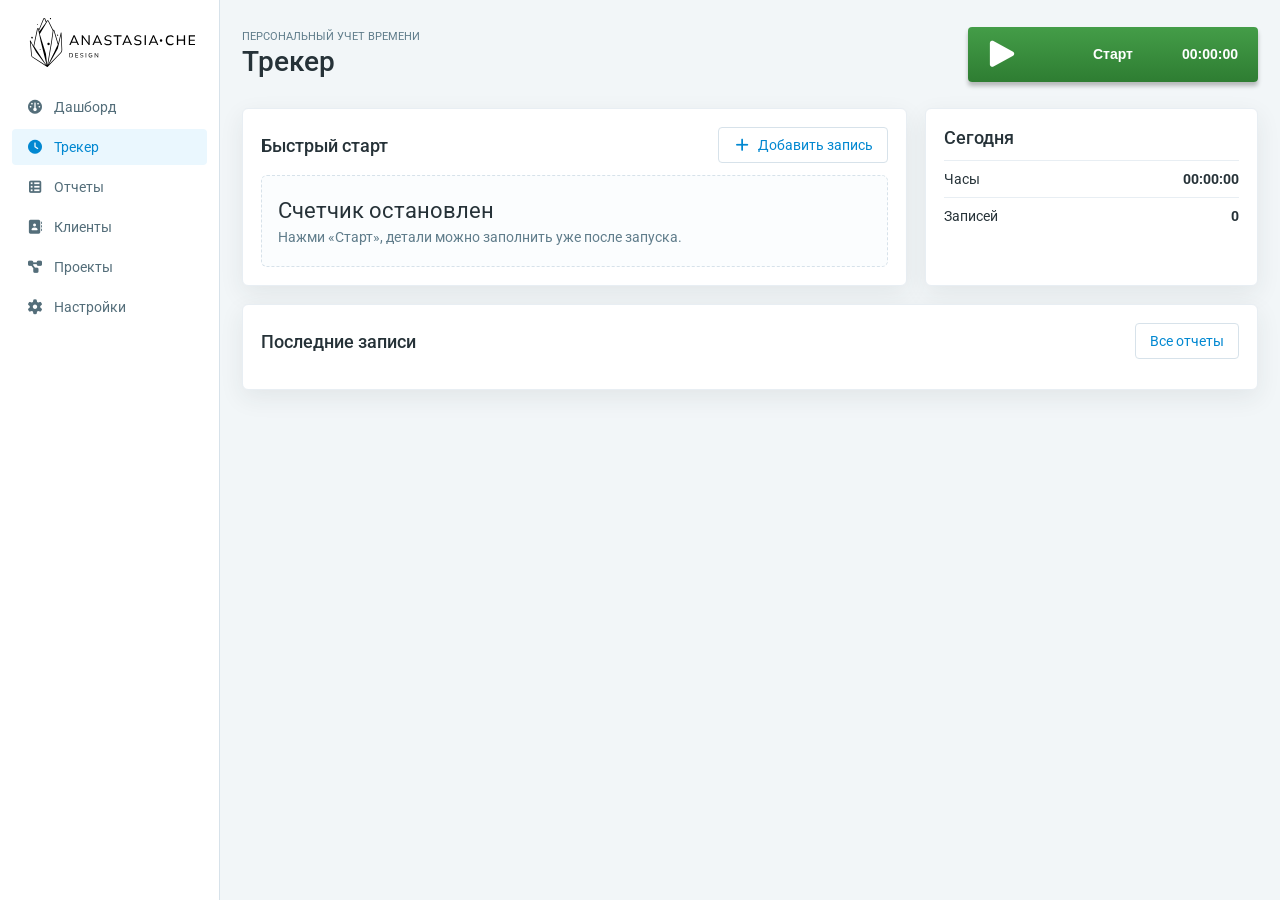
==== commit 04002c8e: "Refine report layout and dashboard period filter" ====
--- a/static/index.html
+++ b/static/index.html
@@ -6,7 +6,7 @@
     <title>Anastasia Che Time Tracker</title>
     <link rel="icon" type="image/png" href="/static/assets/favicon.png">
     <link rel="stylesheet" href="/static/vendor/fontawesome/css/all.min.css">
-    <link rel="stylesheet" href="/static/styles.css?v=20260620-sort">
+    <link rel="stylesheet" href="/static/styles.css?v=20260622-dashboard-filter">
   </head>
   <body>
     <div id="app">
@@ -172,12 +172,6 @@
         </section>
 
         <section id="dashboard" class="view">
-          <div class="summary-grid dashboard-summary">
-            <div class="metric-card"><span>Клиентов</span><strong id="dashClients">0</strong></div>
-            <div class="metric-card"><span>Проектов</span><strong id="dashProjects">0</strong></div>
-            <div class="metric-card"><span>Записей</span><strong id="dashEntries">0</strong></div>
-          </div>
-
           <div class="dashboard-toolbar">
             <label class="filter-field dashboard-date-field">Период
               <details id="dashboardDateRangeSelect" class="date-range-select">
@@ -197,6 +191,12 @@
                 </div>
               </details>
             </label>
+          </div>
+
+          <div class="summary-grid dashboard-summary">
+            <div class="metric-card"><span>Клиентов</span><strong id="dashClients">0</strong></div>
+            <div class="metric-card"><span>Проектов</span><strong id="dashProjects">0</strong></div>
+            <div class="metric-card"><span>Записей</span><strong id="dashEntries">0</strong></div>
           </div>
 
           <div class="dashboard-hero">
--- a/static/styles.css
+++ b/static/styles.css
@@ -1,3 +1,43 @@
+@font-face {
+  font-family: "Roboto";
+  src: url("/static/vendor/fonts/roboto/Roboto-Regular.ttf") format("truetype");
+  font-weight: 400;
+  font-style: normal;
+  font-display: swap;
+}
+
+@font-face {
+  font-family: "Roboto";
+  src: url("/static/vendor/fonts/roboto/Roboto-Medium.ttf") format("truetype");
+  font-weight: 500;
+  font-style: normal;
+  font-display: swap;
+}
+
+@font-face {
+  font-family: "Roboto";
+  src: url("/static/vendor/fonts/roboto/Roboto-Bold.ttf") format("truetype");
+  font-weight: 700;
+  font-style: normal;
+  font-display: swap;
+}
+
+@font-face {
+  font-family: "Mulish";
+  src: url("/static/vendor/fonts/mulish/Mulish-Regular.ttf") format("truetype");
+  font-weight: 400;
+  font-style: normal;
+  font-display: swap;
+}
+
+@font-face {
+  font-family: "Mulish";
+  src: url("/static/vendor/fonts/mulish/Mulish-Bold.ttf") format("truetype");
+  font-weight: 700;
+  font-style: normal;
+  font-display: swap;
+}
+
 :root {
   --bg: #f2f6f8;
   --panel: #ffffff;
@@ -322,7 +362,7 @@
 
 .dashboard-toolbar {
   display: flex;
-  justify-content: flex-end;
+  justify-content: flex-start;
   gap: 10px;
   align-items: center;
 }
@@ -884,8 +924,8 @@
 }
 
 .dashboard-date-popover {
-  left: auto;
-  right: 0;
+  left: 0;
+  right: auto;
 }
 
 .preset-panel {
